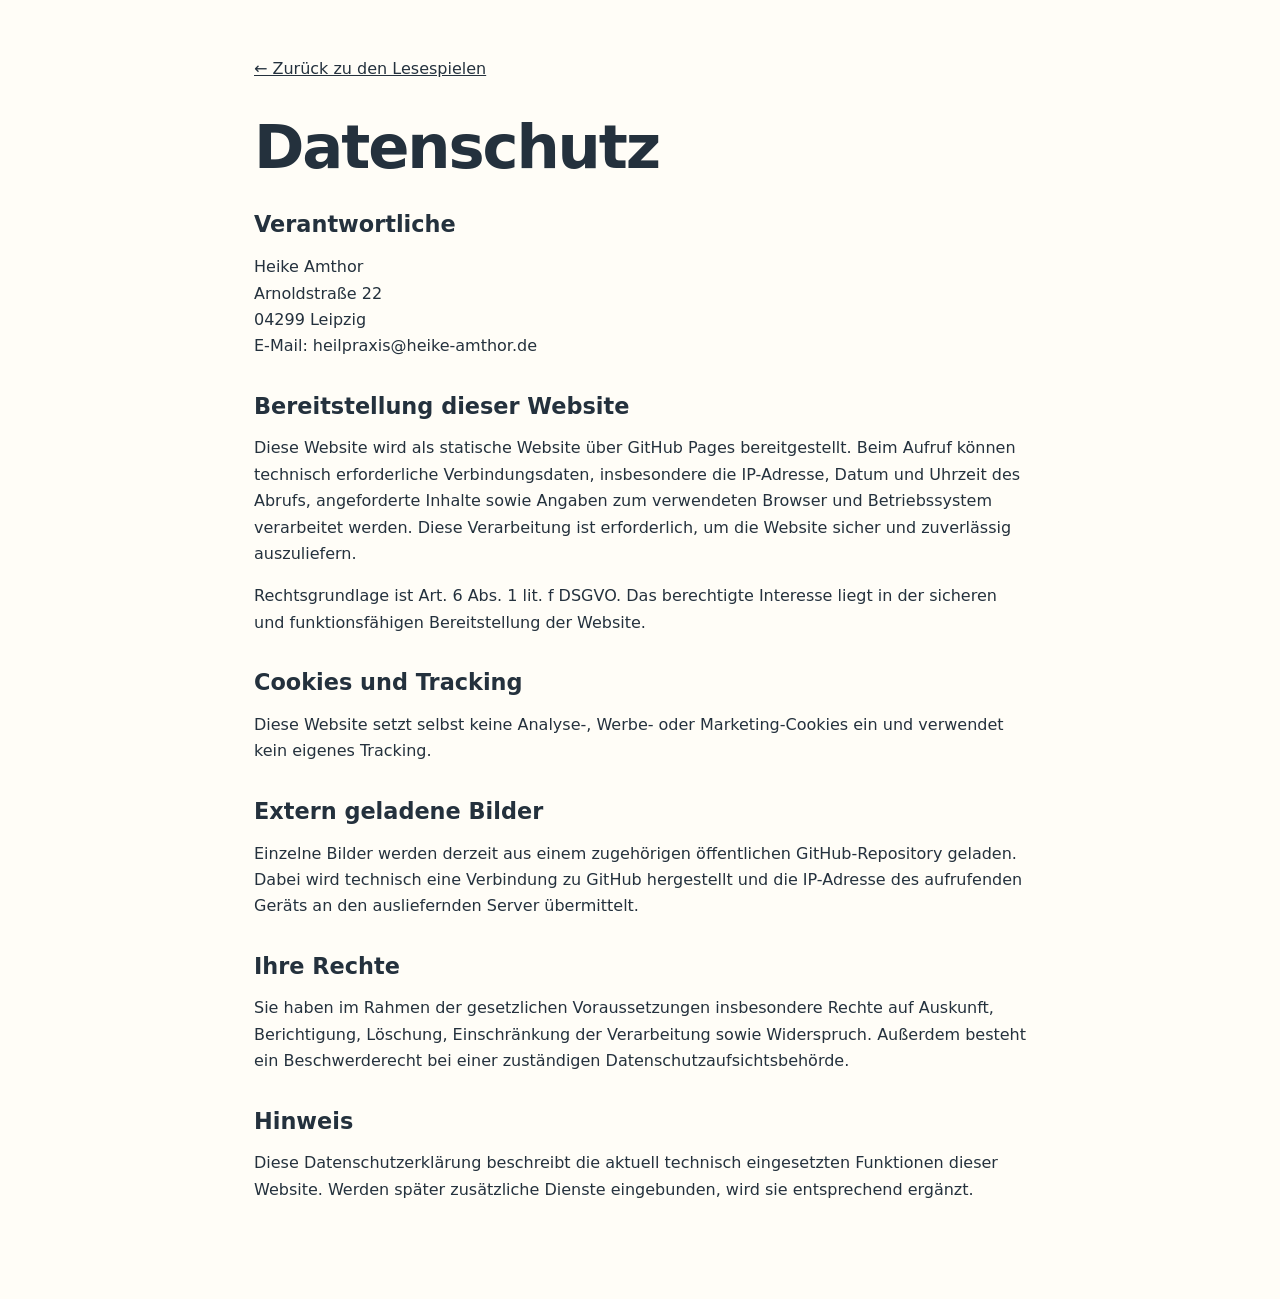
==== datenschutz.html @ e94afab5 "Website: datenschutz.html hinzufügen" ====
<!doctype html><html lang="de"><head><meta charset="utf-8"><meta name="viewport" content="width=device-width,initial-scale=1"><title>Datenschutz | Lesespiele</title><meta name="robots" content="index,follow"><link rel="stylesheet" href="styles.css"></head><body><main class="legal"><a class="back" href="./">← Zurück zu den Lesespielen</a><h1>Datenschutz</h1><h2>Verantwortliche</h2><p>Heike Amthor<br>Arnoldstraße 22<br>04299 Leipzig<br>E-Mail: heilpraxis@heike-amthor.de</p><h2>Bereitstellung dieser Website</h2><p>Diese Website wird als statische Website über GitHub Pages bereitgestellt. Beim Aufruf können technisch erforderliche Verbindungsdaten, insbesondere die IP-Adresse, Datum und Uhrzeit des Abrufs, angeforderte Inhalte sowie Angaben zum verwendeten Browser und Betriebssystem verarbeitet werden. Diese Verarbeitung ist erforderlich, um die Website sicher und zuverlässig auszuliefern.</p><p>Rechtsgrundlage ist Art. 6 Abs. 1 lit. f DSGVO. Das berechtigte Interesse liegt in der sicheren und funktionsfähigen Bereitstellung der Website.</p><h2>Cookies und Tracking</h2><p>Diese Website setzt selbst keine Analyse-, Werbe- oder Marketing-Cookies ein und verwendet kein eigenes Tracking.</p><h2>Extern geladene Bilder</h2><p>Einzelne Bilder werden derzeit aus einem zugehörigen öffentlichen GitHub-Repository geladen. Dabei wird technisch eine Verbindung zu GitHub hergestellt und die IP-Adresse des aufrufenden Geräts an den ausliefernden Server übermittelt.</p><h2>Ihre Rechte</h2><p>Sie haben im Rahmen der gesetzlichen Voraussetzungen insbesondere Rechte auf Auskunft, Berichtigung, Löschung, Einschränkung der Verarbeitung sowie Widerspruch. Außerdem besteht ein Beschwerderecht bei einer zuständigen Datenschutzaufsichtsbehörde.</p><h2>Hinweis</h2><p>Diese Datenschutzerklärung beschreibt die aktuell technisch eingesetzten Funktionen dieser Website. Werden später zusätzliche Dienste eingebunden, wird sie entsprechend ergänzt.</p></main></body></html>
---- styles.css ----
:root{
  --ink:#24313d;--muted:#5c6872;--sky:#dff4ff;--sun:#fff4b8;--paper:#fffdf7;
  --accent:#3b7f93;--line:#d9e3e8;--shadow:0 14px 34px rgba(36,49,61,.10);
}
*{box-sizing:border-box}
html{scroll-behavior:smooth}
body{margin:0;font-family:system-ui,-apple-system,BlinkMacSystemFont,"Segoe UI",sans-serif;color:var(--ink);background:var(--paper);line-height:1.65}
img{max-width:100%;display:block}
a{color:inherit}
.hero{max-width:1160px;margin:0 auto;padding:52px 24px 40px;display:grid;grid-template-columns:1.05fr .95fr;gap:48px;align-items:center}
.hero-copy{max-width:650px}
.eyebrow{text-transform:uppercase;letter-spacing:.12em;font-size:.78rem;font-weight:800;color:var(--accent);margin:0 0 10px}
h1{font-size:clamp(2.4rem,6vw,5.2rem);line-height:1.02;margin:0 0 22px;letter-spacing:-.035em}
h2{font-size:clamp(1.55rem,3vw,2.25rem);line-height:1.15;margin:0 0 14px}
.lead{font-size:clamp(1.08rem,2vw,1.35rem);color:var(--muted);margin:0 0 28px}
.button{display:inline-block;text-decoration:none;background:var(--ink);color:#fff;padding:13px 19px;border-radius:999px;font-weight:750}
.hero-image{width:100%;max-height:560px;object-fit:cover;border-radius:28px;box-shadow:var(--shadow)}
main{max-width:1160px;margin:0 auto;padding:0 24px 70px}
.intro{max-width:820px;padding:58px 0 30px}
.games{display:grid;grid-template-columns:repeat(3,1fr);gap:22px;padding:22px 0 60px}
.card{background:#fff;border:1px solid var(--line);border-radius:24px;overflow:hidden;box-shadow:var(--shadow)}
.card img{width:100%;aspect-ratio:4/3;object-fit:cover;background:var(--sky)}
.card div{padding:22px}
.card p{margin:0;color:var(--muted)}
.for-whom{display:grid;grid-template-columns:1.2fr .8fr;gap:30px;align-items:start;background:var(--sky);border-radius:28px;padding:34px;margin:10px 0 34px}
.note{background:#fff;border-radius:20px;padding:24px;box-shadow:0 8px 24px rgba(36,49,61,.08)}
.note p{margin-bottom:0}
.app-box{background:var(--sun);border-radius:28px;padding:34px}
footer{border-top:1px solid var(--line);padding:24px;display:flex;justify-content:space-between;gap:20px;max-width:1160px;margin:0 auto;color:var(--muted)}
footer p{margin:0}
footer nav{display:flex;gap:18px}
footer a{text-decoration:none}
.legal{max-width:820px;margin:0 auto;padding:56px 24px 80px}
.legal h1{font-size:clamp(2.2rem,5vw,3.8rem)}
.legal h2{margin-top:34px;font-size:1.4rem}
.legal .back{display:inline-block;margin-bottom:34px}
@media(max-width:780px){
  .hero{grid-template-columns:1fr;padding-top:30px;gap:26px}
  .hero-image{max-height:420px}
  .games{grid-template-columns:1fr}
  .for-whom{grid-template-columns:1fr;padding:24px}
  footer{flex-direction:column}
}
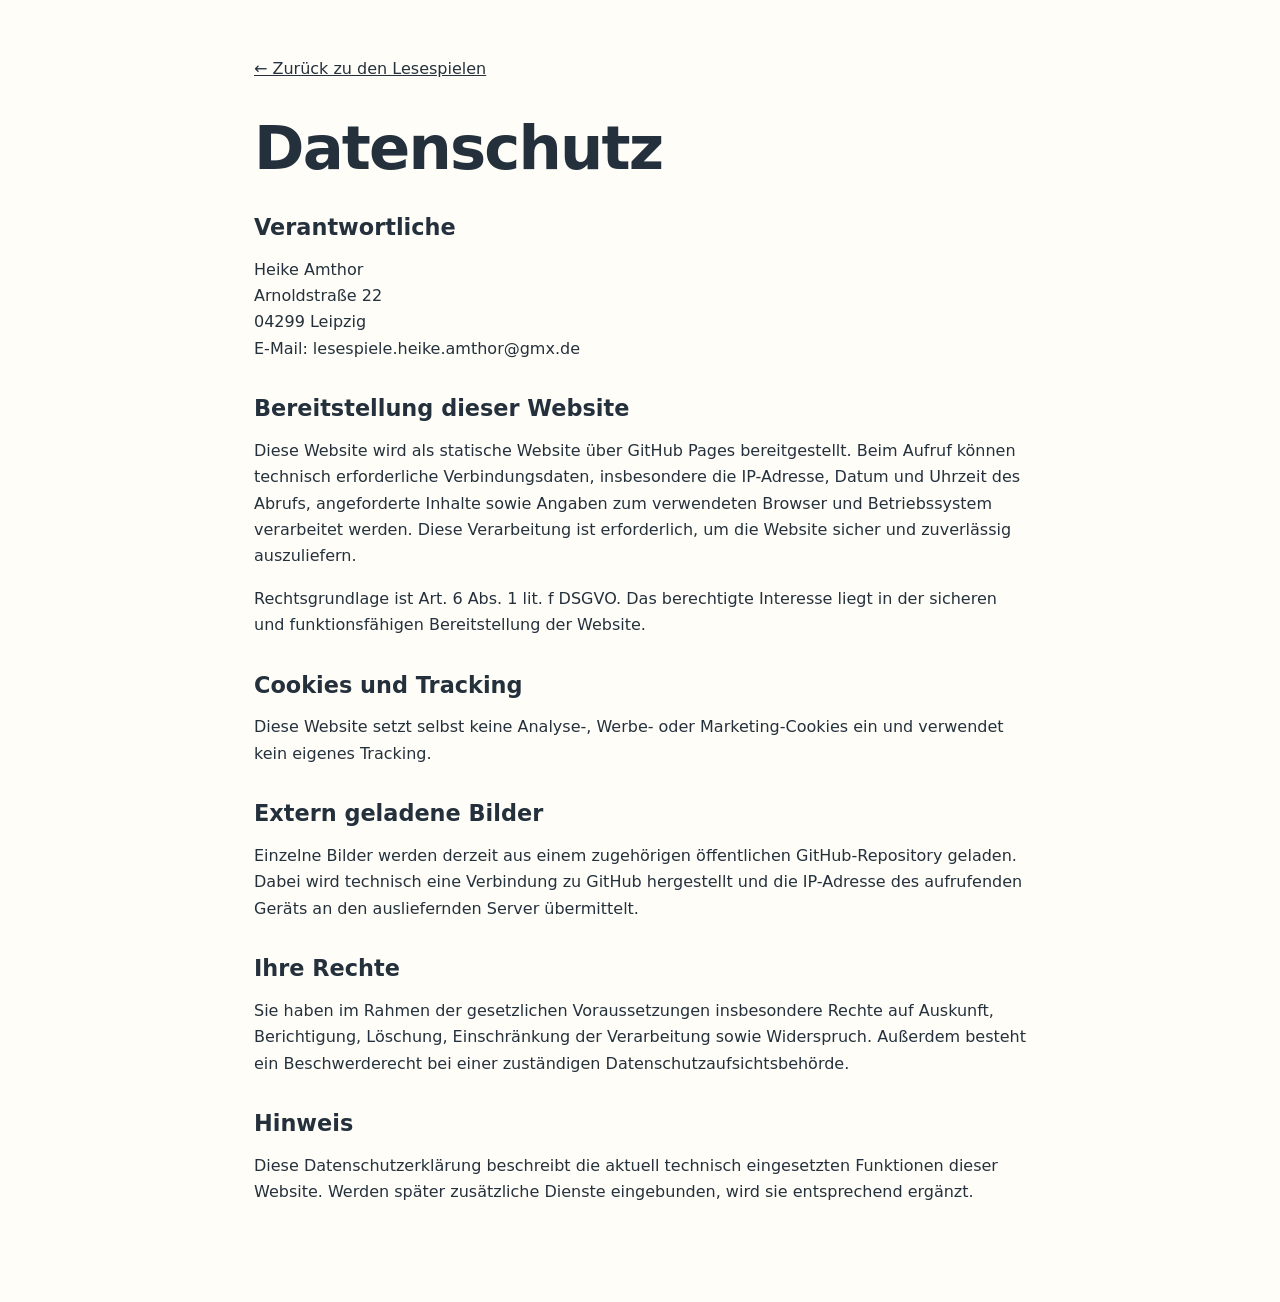
==== commit 40719a8e: "Kontakt-E-Mail für Lesespiele aktualisieren" ====
--- a/datenschutz.html
+++ b/datenschutz.html
@@ -1 +1 @@
-<!doctype html><html lang="de"><head><meta charset="utf-8"><meta name="viewport" content="width=device-width,initial-scale=1"><title>Datenschutz | Lesespiele</title><meta name="robots" content="index,follow"><link rel="stylesheet" href="styles.css"></head><body><main class="legal"><a class="back" href="./">← Zurück zu den Lesespielen</a><h1>Datenschutz</h1><h2>Verantwortliche</h2><p>Heike Amthor<br>Arnoldstraße 22<br>04299 Leipzig<br>E-Mail: heilpraxis@heike-amthor.de</p><h2>Bereitstellung dieser Website</h2><p>Diese Website wird als statische Website über GitHub Pages bereitgestellt. Beim Aufruf können technisch erforderliche Verbindungsdaten, insbesondere die IP-Adresse, Datum und Uhrzeit des Abrufs, angeforderte Inhalte sowie Angaben zum verwendeten Browser und Betriebssystem verarbeitet werden. Diese Verarbeitung ist erforderlich, um die Website sicher und zuverlässig auszuliefern.</p><p>Rechtsgrundlage ist Art. 6 Abs. 1 lit. f DSGVO. Das berechtigte Interesse liegt in der sicheren und funktionsfähigen Bereitstellung der Website.</p><h2>Cookies und Tracking</h2><p>Diese Website setzt selbst keine Analyse-, Werbe- oder Marketing-Cookies ein und verwendet kein eigenes Tracking.</p><h2>Extern geladene Bilder</h2><p>Einzelne Bilder werden derzeit aus einem zugehörigen öffentlichen GitHub-Repository geladen. Dabei wird technisch eine Verbindung zu GitHub hergestellt und die IP-Adresse des aufrufenden Geräts an den ausliefernden Server übermittelt.</p><h2>Ihre Rechte</h2><p>Sie haben im Rahmen der gesetzlichen Voraussetzungen insbesondere Rechte auf Auskunft, Berichtigung, Löschung, Einschränkung der Verarbeitung sowie Widerspruch. Außerdem besteht ein Beschwerderecht bei einer zuständigen Datenschutzaufsichtsbehörde.</p><h2>Hinweis</h2><p>Diese Datenschutzerklärung beschreibt die aktuell technisch eingesetzten Funktionen dieser Website. Werden später zusätzliche Dienste eingebunden, wird sie entsprechend ergänzt.</p></main></body></html>+<!doctype html><html lang="de"><head><meta charset="utf-8"><meta name="viewport" content="width=device-width,initial-scale=1"><title>Datenschutz | Lesespiele</title><meta name="robots" content="index,follow"><link rel="stylesheet" href="styles.css"></head><body><main class="legal"><a class="back" href="./">← Zurück zu den Lesespielen</a><h1>Datenschutz</h1><h2>Verantwortliche</h2><p>Heike Amthor<br>Arnoldstraße 22<br>04299 Leipzig<br>E-Mail: lesespiele.heike.amthor@gmx.de</p><h2>Bereitstellung dieser Website</h2><p>Diese Website wird als statische Website über GitHub Pages bereitgestellt. Beim Aufruf können technisch erforderliche Verbindungsdaten, insbesondere die IP-Adresse, Datum und Uhrzeit des Abrufs, angeforderte Inhalte sowie Angaben zum verwendeten Browser und Betriebssystem verarbeitet werden. Diese Verarbeitung ist erforderlich, um die Website sicher und zuverlässig auszuliefern.</p><p>Rechtsgrundlage ist Art. 6 Abs. 1 lit. f DSGVO. Das berechtigte Interesse liegt in der sicheren und funktionsfähigen Bereitstellung der Website.</p><h2>Cookies und Tracking</h2><p>Diese Website setzt selbst keine Analyse-, Werbe- oder Marketing-Cookies ein und verwendet kein eigenes Tracking.</p><h2>Extern geladene Bilder</h2><p>Einzelne Bilder werden derzeit aus einem zugehörigen öffentlichen GitHub-Repository geladen. Dabei wird technisch eine Verbindung zu GitHub hergestellt und die IP-Adresse des aufrufenden Geräts an den ausliefernden Server übermittelt.</p><h2>Ihre Rechte</h2><p>Sie haben im Rahmen der gesetzlichen Voraussetzungen insbesondere Rechte auf Auskunft, Berichtigung, Löschung, Einschränkung der Verarbeitung sowie Widerspruch. Außerdem besteht ein Beschwerderecht bei einer zuständigen Datenschutzaufsichtsbehörde.</p><h2>Hinweis</h2><p>Diese Datenschutzerklärung beschreibt die aktuell technisch eingesetzten Funktionen dieser Website. Werden später zusätzliche Dienste eingebunden, wird sie entsprechend ergänzt.</p></main></body></html>
--- a/styles.css
+++ b/styles.css
@@ -7,19 +7,22 @@
 body{margin:0;font-family:system-ui,-apple-system,BlinkMacSystemFont,"Segoe UI",sans-serif;color:var(--ink);background:var(--paper);line-height:1.65}
 img{max-width:100%;display:block}
 a{color:inherit}
-.hero{max-width:1160px;margin:0 auto;padding:52px 24px 40px;display:grid;grid-template-columns:1.05fr .95fr;gap:48px;align-items:center}
+.hero{max-width:1160px;margin:0 auto;padding:44px 24px 34px;display:grid;grid-template-columns:1.08fr .92fr;gap:44px;align-items:center}
 .hero-copy{max-width:650px}
 .eyebrow{text-transform:uppercase;letter-spacing:.12em;font-size:.78rem;font-weight:800;color:var(--accent);margin:0 0 10px}
-h1{font-size:clamp(2.4rem,6vw,5.2rem);line-height:1.02;margin:0 0 22px;letter-spacing:-.035em}
+h1{font-size:clamp(2.35rem,5vw,4.25rem);line-height:1.06;margin:0 0 20px;letter-spacing:-.03em;max-width:9ch}
 h2{font-size:clamp(1.55rem,3vw,2.25rem);line-height:1.15;margin:0 0 14px}
-.lead{font-size:clamp(1.08rem,2vw,1.35rem);color:var(--muted);margin:0 0 28px}
-.button{display:inline-block;text-decoration:none;background:var(--ink);color:#fff;padding:13px 19px;border-radius:999px;font-weight:750}
-.hero-image{width:100%;max-height:560px;object-fit:cover;border-radius:28px;box-shadow:var(--shadow)}
+.lead{font-size:clamp(1.05rem,1.7vw,1.22rem);color:var(--muted);margin:0 0 26px;max-width:34em}
+.button{display:inline-block;text-decoration:none;background:var(--ink);color:#fff;padding:12px 18px;border-radius:999px;font-weight:750}
+.hero-visual{background:linear-gradient(145deg,#eef9ff,#fffaf0);border:1px solid var(--line);border-radius:28px;padding:18px;box-shadow:var(--shadow)}
+.hero-main-image{width:100%;height:300px;object-fit:contain;object-position:center;background:#fff;border-radius:20px}
+.hero-mini-row{display:grid;grid-template-columns:repeat(3,1fr);gap:10px;margin-top:12px}
+.hero-mini-row img{width:100%;height:92px;object-fit:contain;background:#fff;border-radius:14px;padding:6px;border:1px solid var(--line)}
 main{max-width:1160px;margin:0 auto;padding:0 24px 70px}
 .intro{max-width:820px;padding:58px 0 30px}
 .games{display:grid;grid-template-columns:repeat(3,1fr);gap:22px;padding:22px 0 60px}
 .card{background:#fff;border:1px solid var(--line);border-radius:24px;overflow:hidden;box-shadow:var(--shadow)}
-.card img{width:100%;aspect-ratio:4/3;object-fit:cover;background:var(--sky)}
+.card img{width:100%;aspect-ratio:4/3;object-fit:contain;object-position:center;background:var(--sky);padding:10px}
 .card div{padding:22px}
 .card p{margin:0;color:var(--muted)}
 .for-whom{display:grid;grid-template-columns:1.2fr .8fr;gap:30px;align-items:start;background:var(--sky);border-radius:28px;padding:34px;margin:10px 0 34px}
@@ -36,7 +39,8 @@
 .legal .back{display:inline-block;margin-bottom:34px}
 @media(max-width:780px){
   .hero{grid-template-columns:1fr;padding-top:30px;gap:26px}
-  .hero-image{max-height:420px}
+  .hero-main-image{height:260px}
+  .hero-mini-row img{height:80px}
   .games{grid-template-columns:1fr}
   .for-whom{grid-template-columns:1fr;padding:24px}
   footer{flex-direction:column}
